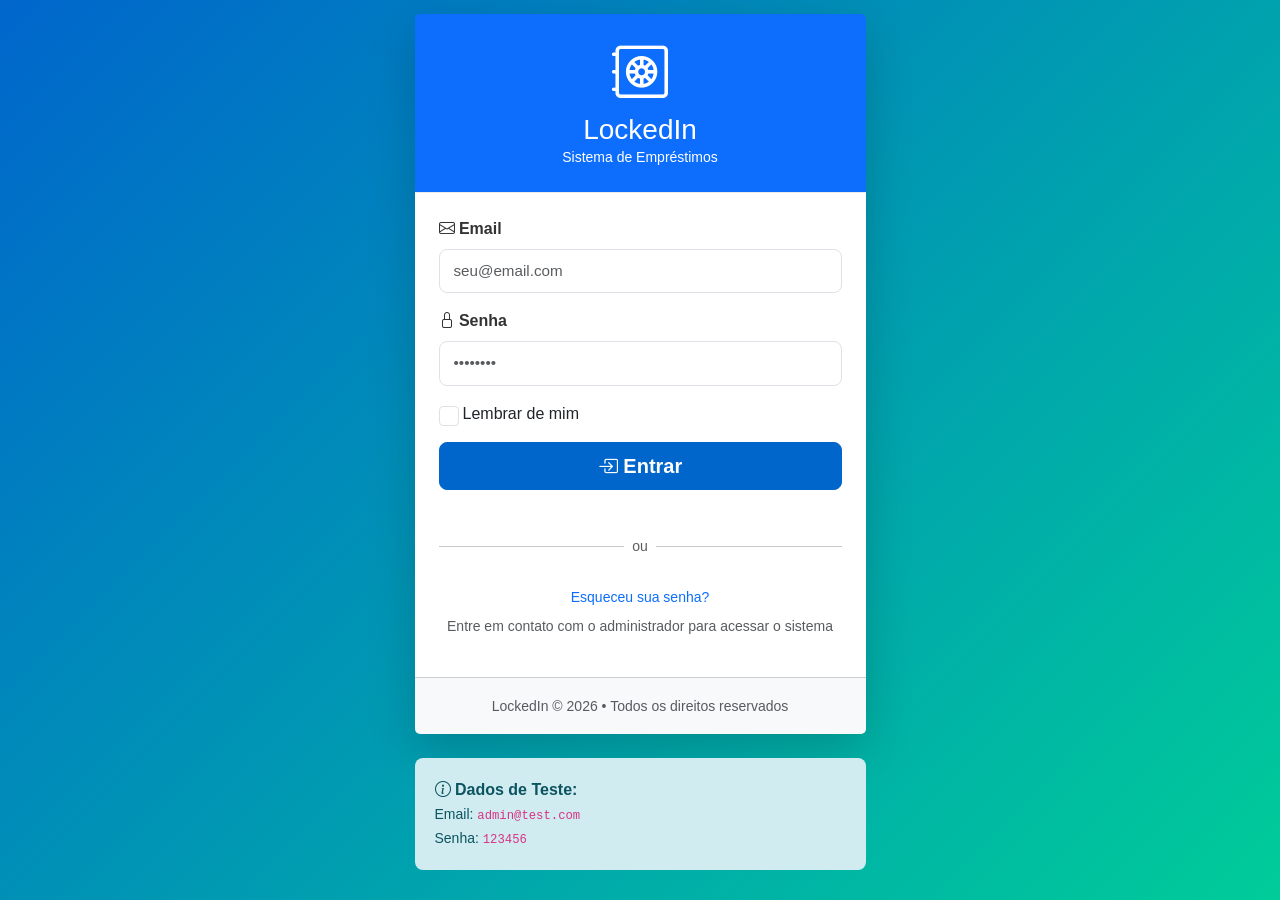
==== login.html @ e8828f8f "Criado o frontend responsivo com HTML5, CSS3 e JavaScript usando Bootstrap 5 - Adicionadas 12 página" ====
<!DOCTYPE html>
<html lang="pt-BR">
<head>
    <meta charset="UTF-8">
    <meta name="viewport" content="width=device-width, initial-scale=1.0">
    <title>Login - LockedIn</title>
    
    <link href="https://cdn.jsdelivr.net/npm/bootstrap@5.3.0/dist/css/bootstrap.min.css" rel="stylesheet">
    <link href="https://cdn.jsdelivr.net/npm/bootstrap-icons@1.11.0/font/bootstrap-icons.css" rel="stylesheet">
    <link rel="stylesheet" href="css/style.css">
    <style>
        body {
            background: linear-gradient(135deg, #0066CC 0%, #00cc99 100%);
            min-height: 100vh;
            display: flex;
            align-items: center;
            justify-content: center;
        }
    </style>
</head>
<body>
    <main class="w-100">
        <div class="container">
            <div class="row justify-content-center">
                <div class="col-12 col-sm-10 col-md-8 col-lg-5">
                    <div class="card shadow-lg border-0">
                        <!-- Card Header -->
                        <div class="card-header bg-primary text-white text-center py-4">
                            <i class="bi bi-safe2 display-4"></i>
                            <h1 class="h3 mt-2 mb-0">LockedIn</h1>
                            <p class="small mb-0">Sistema de Empréstimos</p>
                        </div>

                        <!-- Card Body -->
                        <div class="card-body p-4">
                            <form id="loginForm" onsubmit="handleLogin(event)">
                                <!-- Email Input -->
                                <div class="mb-3">
                                    <label for="email" class="form-label fw-bold">
                                        <i class="bi bi-envelope"></i> Email
                                    </label>
                                    <input 
                                        type="email" 
                                        class="form-control form-control-lg" 
                                        id="email" 
                                        name="email"
                                        placeholder="seu@email.com"
                                        required
                                    >
                                </div>

                                <!-- Password Input -->
                                <div class="mb-3">
                                    <label for="password" class="form-label fw-bold">
                                        <i class="bi bi-lock"></i> Senha
                                    </label>
                                    <input 
                                        type="password" 
                                        class="form-control form-control-lg" 
                                        id="password" 
                                        name="password"
                                        placeholder="••••••••"
                                        required
                                    >
                                </div>

                                <!-- Remember Me -->
                                <div class="form-check mb-3">
                                    <input 
                                        class="form-check-input" 
                                        type="checkbox" 
                                        id="rememberMe"
                                        name="rememberMe"
                                    >
                                    <label class="form-check-label" for="rememberMe">
                                        Lembrar de mim
                                    </label>
                                </div>

                                <!-- Alert Messages -->
                                <div id="alertMessage" class="alert alert-danger d-none" role="alert"></div>

                                <!-- Submit Button -->
                                <button type="submit" class="btn btn-primary btn-lg w-100 fw-bold mb-3">
                                    <i class="bi bi-box-arrow-in-right"></i> Entrar
                                </button>
                            </form>

                            <!-- Divider -->
                            <div class="d-flex align-items-center my-4">
                                <hr class="flex-grow-1">
                                <span class="mx-2 text-muted small">ou</span>
                                <hr class="flex-grow-1">
                            </div>

                            <!-- Help Links -->
                            <div class="text-center">
                                <p class="small mb-2">
                                    <a href="#" class="text-decoration-none">Esqueceu sua senha?</a>
                                </p>
                                <p class="small text-muted">
                                    Entre em contato com o administrador para acessar o sistema
                                </p>
                            </div>
                        </div>

                        <!-- Card Footer -->
                        <div class="card-footer bg-light text-center py-3">
                            <small class="text-muted">
                                LockedIn &copy; 2026 • Todos os direitos reservados
                            </small>
                        </div>
                    </div>

                    <!-- Info Box -->
                    <div class="alert alert-info mt-4" role="alert">
                        <i class="bi bi-info-circle"></i>
                        <strong> Dados de Teste:</strong>
                        <br>
                        <small>
                            Email: <code>admin@test.com</code>
                            <br>
                            Senha: <code>123456</code>
                        </small>
                    </div>
                </div>
            </div>
        </div>
    </main>

    <script src="https://cdn.jsdelivr.net/npm/bootstrap@5.3.0/dist/js/bootstrap.bundle.min.js"></script>
    <script src="js/api.js"></script>
    <script>
        function handleLogin(event) {
            event.preventDefault();
            
            const email = document.getElementById('email').value;
            const password = document.getElementById('password').value;
            const alertDiv = document.getElementById('alertMessage');
            
            // Mock login - replace with actual API call
            if (email && password) {
                localStorage.setItem('token', 'mock_token_' + Date.now());
                localStorage.setItem('userEmail', email);
                window.location.href = 'pages/dashboard.html';
            } else {
                alertDiv.textContent = 'Por favor, preencha todos os campos.';
                alertDiv.classList.remove('d-none');
            }
        }

        function logout() {
            localStorage.removeItem('token');
            localStorage.removeItem('userEmail');
            window.location.href = '../login.html';
        }
    </script>
</body>
</html>
---- css/style.css ----
/* ===================================
   LockedIn - Custom Styles
   =================================== */

:root {
    --primary: #0066CC;
    --secondary: #00CC99;
    --success: #28A745;
    --danger: #FF6B6B;
    --warning: #FFC107;
    --info: #17A2B8;
    --light: #F8F9FA;
    --dark: #212529;
}

* {
    scroll-behavior: smooth;
}

body {
    font-family: 'Segoe UI', Tahoma, Geneva, Verdana, sans-serif;
    background-color: #f5f7fa;
    color: #333;
}

/* Typography */
h1, h2, h3, h4, h5, h6 {
    color: #1a1a1a;
    font-weight: 600;
}

/* Navigation */
.navbar {
    box-shadow: 0 2px 8px rgba(0, 0, 0, 0.1);
}

.navbar-brand {
    font-size: 1.5rem;
    letter-spacing: 0.5px;
}

.navbar-brand i {
    margin-right: 0.5rem;
}

.nav-link {
    transition: all 0.3s ease;
    margin-left: 0.5rem;
}

.nav-link:hover {
    color: #e0e0e0 !important;
    transform: translateY(-2px);
}

.nav-link.active {
    font-weight: 600;
    border-bottom: 2px solid #fff;
}

/* Cards */
.card {
    transition: all 0.3s ease;
    border-radius: 12px;
}

.card:hover {
    box-shadow: 0 8px 16px rgba(0, 0, 0, 0.12) !important;
    transform: translateY(-4px);
}

.card-header {
    border-radius: 12px 12px 0 0;
    border-bottom: 1px solid #e9ecef;
}

.card-body {
    padding: 1.5rem;
}

/* Buttons */
.btn {
    transition: all 0.3s ease;
    font-weight: 500;
    border-radius: 8px;
    padding: 0.5rem 1.25rem;
}

.btn:hover {
    transform: translateY(-2px);
    box-shadow: 0 4px 12px rgba(0, 0, 0, 0.15);
}

.btn-primary {
    background-color: var(--primary);
    border-color: var(--primary);
}

.btn-primary:hover {
    background-color: #0052a3;
    border-color: #0052a3;
}

.btn-outline-primary {
    color: var(--primary);
    border-color: var(--primary);
}

.btn-outline-primary:hover {
    background-color: var(--primary);
}

.btn-sm {
    font-size: 0.875rem;
    padding: 0.375rem 0.75rem;
}

/* Forms */
.form-control,
.form-select {
    border-radius: 8px;
    border: 1px solid #dee2e6;
    transition: all 0.3s ease;
    padding: 0.625rem 0.875rem;
    font-size: 0.95rem;
}

.form-control:focus,
.form-select:focus {
    border-color: var(--primary);
    box-shadow: 0 0 0 0.2rem rgba(0, 102, 204, 0.15);
}

.form-label {
    color: #333;
    margin-bottom: 0.5rem;
}

.form-check-input {
    border-radius: 4px;
    width: 1.25em;
    height: 1.25em;
}

.form-check-input:checked {
    background-color: var(--primary);
    border-color: var(--primary);
}

/* Tables */
.table {
    font-size: 0.95rem;
}

.table thead th {
    background-color: #f8f9fa;
    border-bottom: 2px solid #dee2e6;
    font-weight: 600;
    color: #333;
}

.table-hover tbody tr:hover {
    background-color: #f5f7fa;
}

.table-light {
    background-color: #f8f9fa;
}

/* Badges */
.badge {
    padding: 0.5em 0.75em;
    font-weight: 500;
    border-radius: 6px;
    font-size: 0.85rem;
}

/* Modals */
.modal-content {
    border-radius: 12px;
    border: none;
    box-shadow: 0 10px 40px rgba(0, 0, 0, 0.2);
}

.modal-header {
    border-bottom: 1px solid #dee2e6;
    background-color: #f8f9fa;
}

.modal-body {
    padding: 2rem;
}

/* Breadcrumbs */
.breadcrumb {
    background-color: transparent;
    padding: 0;
}

.breadcrumb-item.active {
    color: #999;
}

.breadcrumb-item a {
    color: var(--primary);
    text-decoration: none;
}

.breadcrumb-item a:hover {
    color: #0052a3;
}

/* Alerts */
.alert {
    border-radius: 8px;
    border: none;
    padding: 1.25rem;
}

.alert-info {
    background-color: #d1ecf1;
    color: #0c5460;
}

.alert-success {
    background-color: #d4edda;
    color: #155724;
}

.alert-danger {
    background-color: #f8d7da;
    color: #721c24;
}

.alert-warning {
    background-color: #fff3cd;
    color: #856404;
}

/* Footer */
footer {
    background-color: #1a1a1a;
    margin-top: auto;
    border-top: 1px solid #333;
}

/* Utilities */
.min-vh-50 {
    min-height: 50vh;
}

.flex-grow-1 {
    flex-grow: 1;
}

.opacity-25 {
    opacity: 0.25;
}

.shadow-sm {
    box-shadow: 0 2px 8px rgba(0, 0, 0, 0.08);
}

.shadow-lg {
    box-shadow: 0 10px 40px rgba(0, 0, 0, 0.15);
}

/* Animations */
@keyframes fadeIn {
    from {
        opacity: 0;
        transform: translateY(10px);
    }
    to {
        opacity: 1;
        transform: translateY(0);
    }
}

.card {
    animation: fadeIn 0.3s ease;
}

/* Responsive */
@media (max-width: 768px) {
    .navbar-brand {
        font-size: 1.25rem;
    }

    .display-4 {
        font-size: 2rem;
    }

    .h1, h1 {
        font-size: 1.75rem;
    }

    .btn {
        padding: 0.5rem 1rem;
        font-size: 0.95rem;
    }

    .card-body {
        padding: 1rem;
    }

    .table {
        font-size: 0.85rem;
    }
}

@media (max-width: 576px) {
    body {
        font-size: 0.95rem;
    }

    .navbar {
        padding: 0.5rem 0;
    }

    .container {
        padding-left: 1rem;
        padding-right: 1rem;
    }

    .form-control,
    .form-select {
        font-size: 0.9rem;
        padding: 0.5rem 0.75rem;
    }
}

/* Print Styles */
@media print {
    .navbar,
    footer,
    .btn,
    .modal {
        display: none;
    }

    body {
        background-color: white;
    }

    .card {
        box-shadow: none;
        border: 1px solid #dee2e6;
    }
}

/* Loading Animation */
.spinner-border-sm {
    width: 1rem;
    height: 1rem;
}

/* Custom scrollbar */
::-webkit-scrollbar {
    width: 8px;
    height: 8px;
}

::-webkit-scrollbar-track {
    background: #f1f1f1;
}

::-webkit-scrollbar-thumb {
    background: #888;
    border-radius: 4px;
}

::-webkit-scrollbar-thumb:hover {
    background: #555;
}
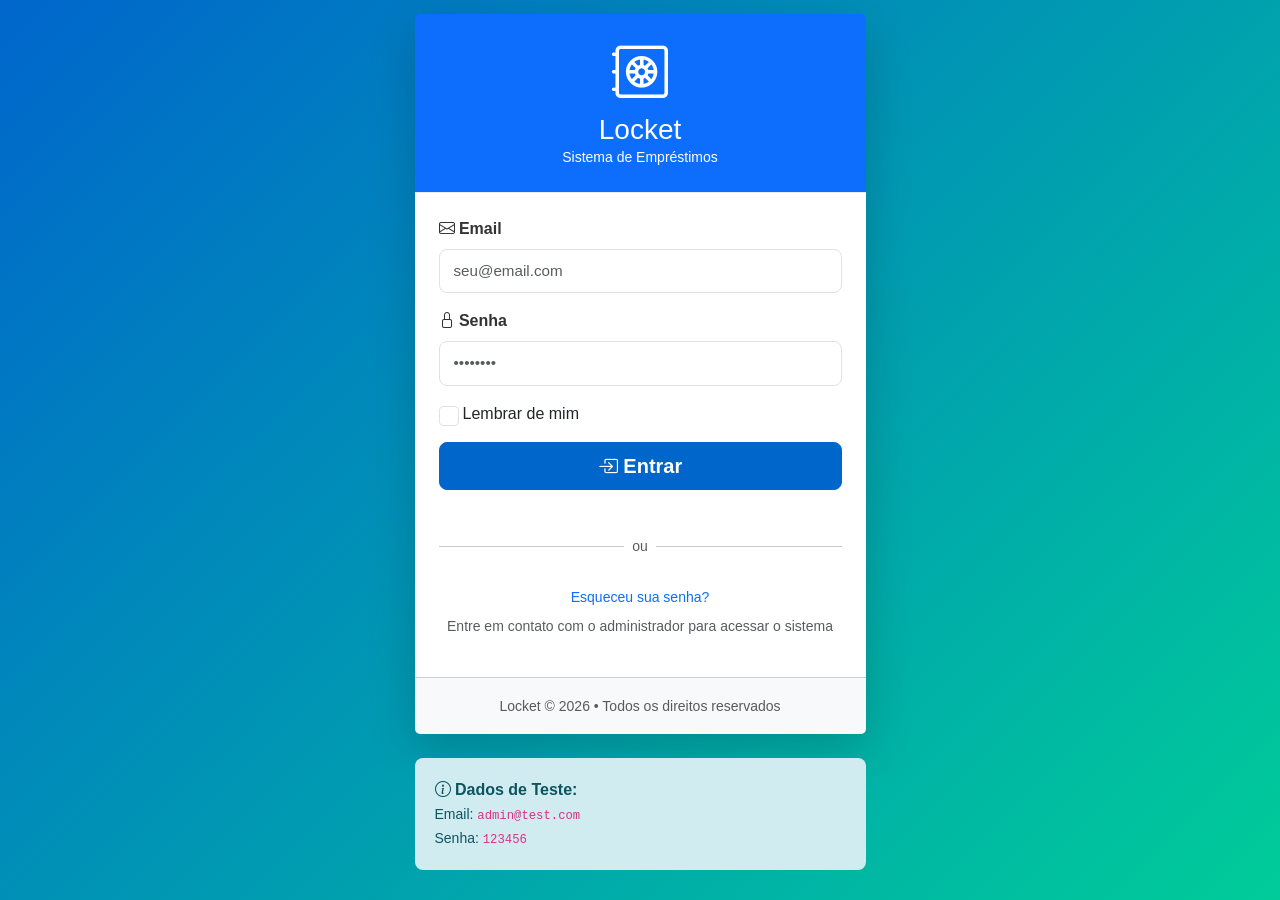
==== commit ea2d0e14: "Refactor: Atualizar referências de "LockedIn" para "Locket" e implementar SetupController para inici" ====
--- a/login.html
+++ b/login.html
@@ -3,7 +3,7 @@
 <head>
     <meta charset="UTF-8">
     <meta name="viewport" content="width=device-width, initial-scale=1.0">
-    <title>Login - LockedIn</title>
+    <title>Login - Locket</title>
     
     <link href="https://cdn.jsdelivr.net/npm/bootstrap@5.3.0/dist/css/bootstrap.min.css" rel="stylesheet">
     <link href="https://cdn.jsdelivr.net/npm/bootstrap-icons@1.11.0/font/bootstrap-icons.css" rel="stylesheet">
@@ -27,7 +27,7 @@
                         <!-- Card Header -->
                         <div class="card-header bg-primary text-white text-center py-4">
                             <i class="bi bi-safe2 display-4"></i>
-                            <h1 class="h3 mt-2 mb-0">LockedIn</h1>
+                            <h1 class="h3 mt-2 mb-0">Locket</h1>
                             <p class="small mb-0">Sistema de Empréstimos</p>
                         </div>
 
@@ -107,7 +107,7 @@
                         <!-- Card Footer -->
                         <div class="card-footer bg-light text-center py-3">
                             <small class="text-muted">
-                                LockedIn &copy; 2026 • Todos os direitos reservados
+                                Locket &copy; 2026 • Todos os direitos reservados
                             </small>
                         </div>
                     </div>
--- a/css/style.css
+++ b/css/style.css
@@ -1,5 +1,5 @@
 /* ===================================
-   LockedIn - Custom Styles
+   Locket - Custom Styles
    =================================== */
 
 :root {
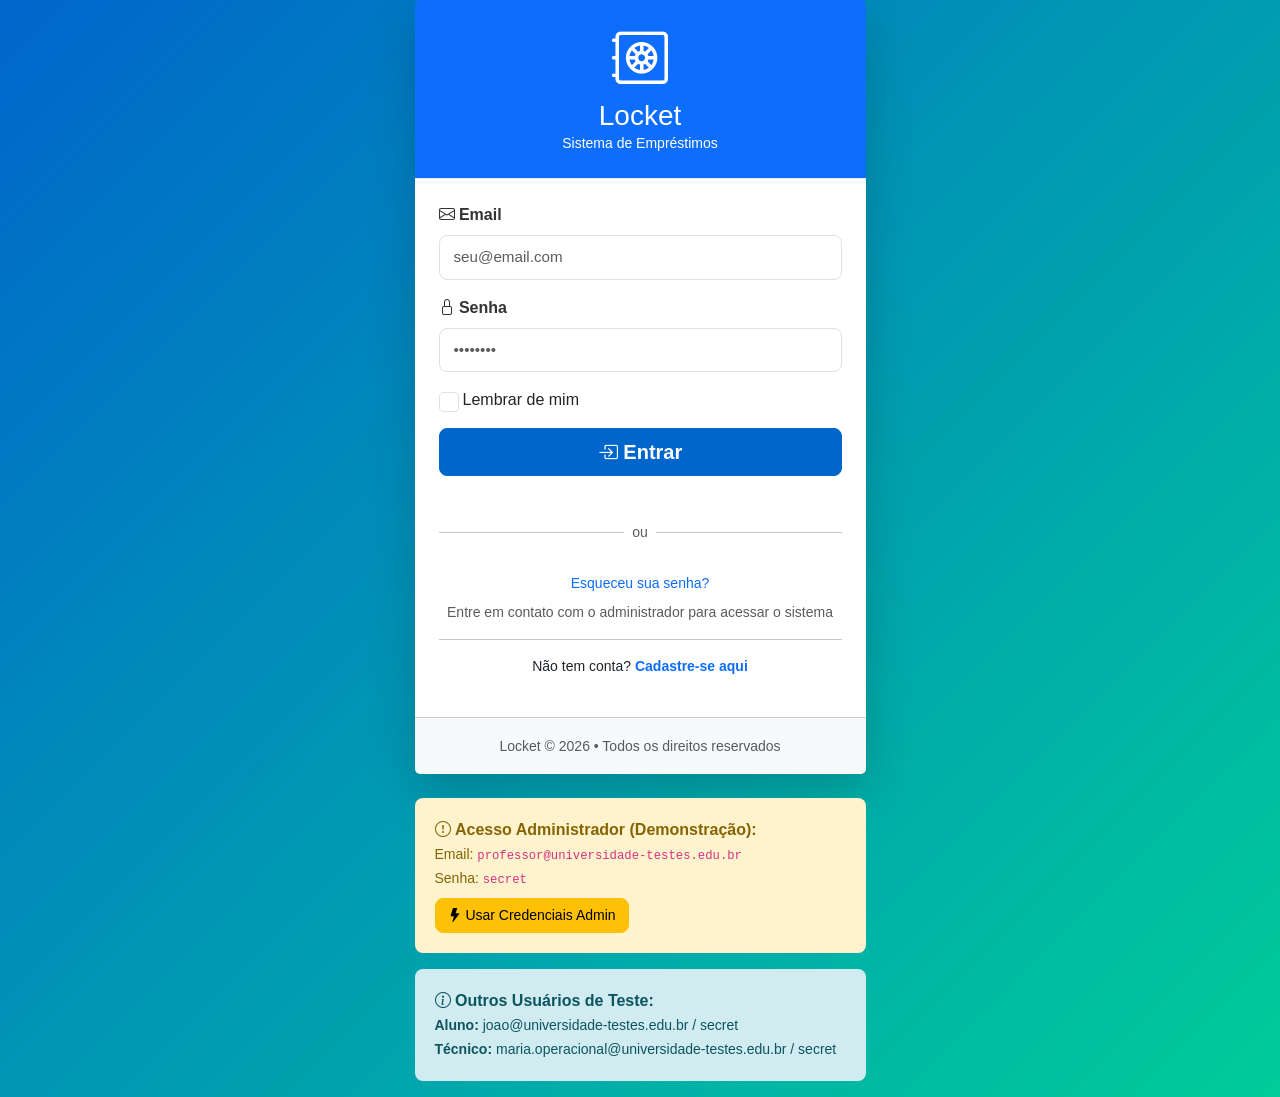
==== commit e5690793: "Correções finais" ====
--- a/login.html
+++ b/login.html
@@ -98,8 +98,15 @@
                                 <p class="small mb-2">
                                     <a href="#" class="text-decoration-none">Esqueceu sua senha?</a>
                                 </p>
-                                <p class="small text-muted">
+                                <p class="small mb-3 text-muted">
                                     Entre em contato com o administrador para acessar o sistema
+                                </p>
+                                <hr>
+                                <p class="small">
+                                    Não tem conta?
+                                    <a href="cadastro.html" class="text-decoration-none fw-bold text-primary">
+                                        Cadastre-se aqui
+                                    </a>
                                 </p>
                             </div>
                         </div>
@@ -112,15 +119,31 @@
                         </div>
                     </div>
 
-                    <!-- Info Box -->
-                    <div class="alert alert-info mt-4" role="alert">
-                        <i class="bi bi-info-circle"></i>
-                        <strong> Dados de Teste:</strong>
+                    <!-- Quick Login Info Box -->
+                    <div class="alert alert-warning mt-4" role="alert">
+                        <i class="bi bi-exclamation-circle"></i>
+                        <strong> Acesso Administrador (Demonstração):</strong>
                         <br>
                         <small>
-                            Email: <code>admin@test.com</code>
+                            Email: <code>professor@universidade-testes.edu.br</code>
                             <br>
-                            Senha: <code>123456</code>
+                            Senha: <code>secret</code>
+                        </small>
+                        <br>
+                        <button type="button" class="btn btn-sm btn-warning mt-2" onclick="preencherAdminLogin()">
+                            <i class="bi bi-lightning-fill"></i> Usar Credenciais Admin
+                        </button>
+                    </div>
+
+                    <!-- Other Test Users Info Box -->
+                    <div class="alert alert-info mt-2" role="alert">
+                        <i class="bi bi-info-circle"></i>
+                        <strong> Outros Usuários de Teste:</strong>
+                        <br>
+                        <small>
+                            <strong>Aluno:</strong> joao@universidade-testes.edu.br / secret
+                            <br>
+                            <strong>Técnico:</strong> maria.operacional@universidade-testes.edu.br / secret
                         </small>
                     </div>
                 </div>
@@ -130,29 +153,56 @@
 
     <script src="https://cdn.jsdelivr.net/npm/bootstrap@5.3.0/dist/js/bootstrap.bundle.min.js"></script>
     <script src="js/api.js"></script>
+    <script src="js/main.js"></script>
     <script>
-        function handleLogin(event) {
+        async function handleLogin(event) {
             event.preventDefault();
             
-            const email = document.getElementById('email').value;
+            const email = document.getElementById('email').value.trim();
             const password = document.getElementById('password').value;
             const alertDiv = document.getElementById('alertMessage');
             
-            // Mock login - replace with actual API call
-            if (email && password) {
-                localStorage.setItem('token', 'mock_token_' + Date.now());
-                localStorage.setItem('userEmail', email);
-                window.location.href = 'pages/dashboard.html';
-            } else {
+            if (!email || !password) {
                 alertDiv.textContent = 'Por favor, preencha todos os campos.';
                 alertDiv.classList.remove('d-none');
+                return;
             }
+
+            try {
+                alertDiv.classList.add('d-none');
+                const response = await authAPI.login(email, password);
+
+                // Verificar se a resposta contém sucesso e dados
+                if (response && (response.data?.token || response.token)) {
+                    const token = response.data?.token || response.token;
+                    localStorage.setItem('token', token);
+                    localStorage.setItem('userEmail', email);
+                    if (typeof showToast === 'function') {
+                        showToast('Login realizado com sucesso!', 'success');
+                    }
+                    setTimeout(() => {
+                        window.location.href = 'pages/dashboard.html';
+                    }, 500);
+                } else {
+                    throw new Error(response?.message || 'Erro ao fazer login');
+                }
+            } catch (error) {
+                console.error('Erro no login:', error);
+                alertDiv.textContent = error.message || 'Erro ao fazer login. Verifique suas credenciais.';
+                alertDiv.classList.remove('d-none');
+            }
+        }
+
+        function preencherAdminLogin() {
+            document.getElementById('email').value = 'professor@universidade-testes.edu.br';
+            document.getElementById('password').value = 'secret';
+            document.getElementById('email').focus();
         }
 
         function logout() {
             localStorage.removeItem('token');
             localStorage.removeItem('userEmail');
-            window.location.href = '../login.html';
+            window.location.href = 'login.html';
         }
     </script>
 </body>
